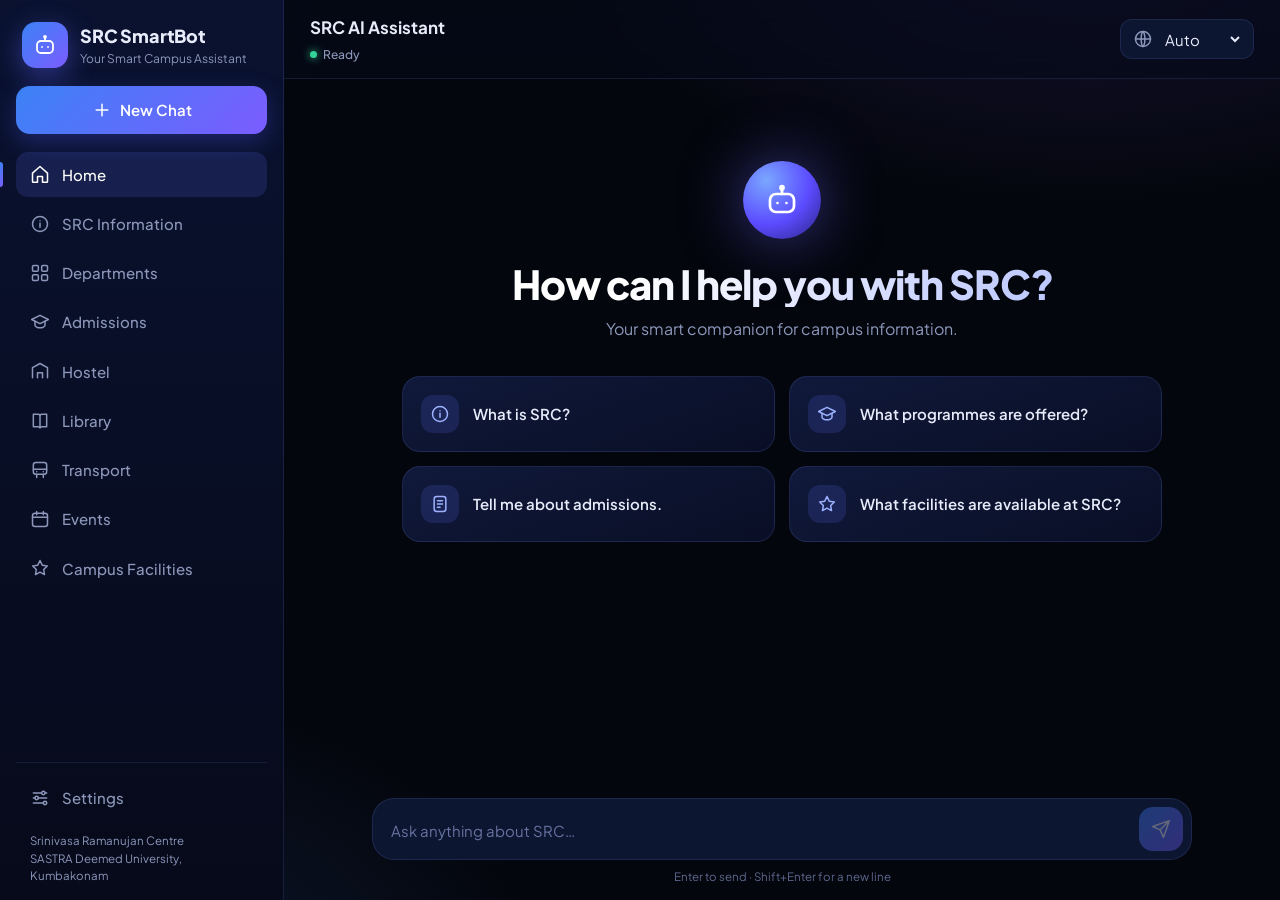
==== frontend/index.html @ bc4171bf "Initial SRC SmartBot project upload" ====
<!DOCTYPE html>
<html lang="en">
<head>
<meta charset="UTF-8">
<meta name="viewport" content="width=device-width, initial-scale=1, viewport-fit=cover">
<meta name="theme-color" content="#05070f">
<title>SRC SmartBot — Your Smart Campus Assistant</title>
<link rel="stylesheet" href="style.css">
</head>
<body>

<div class="app">

  <!-- ============ SIDEBAR ============ -->
  <aside class="sidebar" id="sidebar" aria-label="Main navigation">
    <div class="brand">
      <div class="logo">
        <svg class="ico" viewBox="0 0 24 24"><rect x="4" y="8" width="16" height="12" rx="4"/><path d="M12 8V5M9 14h.01M15 14h.01"/><circle cx="12" cy="3.8" r="1"/></svg>
      </div>
      <div class="brand-text">
        <h1>SRC SmartBot</h1>
        <p>Your Smart Campus Assistant</p>
      </div>
    </div>

    <button class="new-chat" id="newChatBtn" type="button">
      <svg class="ico" viewBox="0 0 24 24"><path d="M12 5v14M5 12h14"/></svg>
      New Chat
    </button>

    <nav class="nav" id="nav">
      <button class="nav-item active" type="button" data-section="home">
        <svg class="ico" viewBox="0 0 24 24"><path d="M3 11l9-8 9 8v10a1 1 0 0 1-1 1h-5v-7H9v7H4a1 1 0 0 1-1-1z"/></svg>Home
      </button>
      <button class="nav-item" type="button" data-section="info" data-query="Tell me about SRC, Srinivasa Ramanujan Centre.">
        <svg class="ico" viewBox="0 0 24 24"><circle cx="12" cy="12" r="9"/><path d="M12 16v-5M12 8h.01"/></svg>SRC Information
      </button>
      <button class="nav-item" type="button" data-section="departments" data-query="What departments and programmes are available at SRC?">
        <svg class="ico" viewBox="0 0 24 24"><rect x="3" y="3" width="7" height="7" rx="1.5"/><rect x="14" y="3" width="7" height="7" rx="1.5"/><rect x="3" y="14" width="7" height="7" rx="1.5"/><rect x="14" y="14" width="7" height="7" rx="1.5"/></svg>Departments
      </button>
      <button class="nav-item" type="button" data-section="admissions" data-query="Tell me about admissions at SRC.">
        <svg class="ico" viewBox="0 0 24 24"><path d="M22 9 12 4 2 9l10 5 10-5z"/><path d="M6 11.5V16c0 1.5 3 3 6 3s6-1.5 6-3v-4.5"/></svg>Admissions
      </button>
      <button class="nav-item" type="button" data-section="hostel" data-query="Tell me about the hostel facilities at SRC.">
        <svg class="ico" viewBox="0 0 24 24"><path d="M3 20V8l9-5 9 5v12M9 20v-6h6v6"/></svg>Hostel
      </button>
      <button class="nav-item" type="button" data-section="library" data-query="Tell me about the library at SRC.">
        <svg class="ico" viewBox="0 0 24 24"><path d="M4 4h6a3 3 0 0 1 2 1 3 3 0 0 1 2-1h6v15h-6a3 3 0 0 0-2 1 3 3 0 0 0-2-1H4z"/><path d="M12 5v15"/></svg>Library
      </button>
      <button class="nav-item" type="button" data-section="transport" data-query="What transport facilities are available at SRC?">
        <svg class="ico" viewBox="0 0 24 24"><rect x="4" y="3" width="16" height="14" rx="3"/><path d="M4 11h16M8 21v-4M16 21v-4M8 14h.01M16 14h.01"/></svg>Transport
      </button>
      <button class="nav-item" type="button" data-section="events" data-query="What events and activities are held at SRC?">
        <svg class="ico" viewBox="0 0 24 24"><rect x="3" y="5" width="18" height="16" rx="3"/><path d="M8 3v4M16 3v4M3 10h18"/></svg>Events
      </button>
      <button class="nav-item" type="button" data-section="facilities" data-query="What facilities are available at SRC?">
        <svg class="ico" viewBox="0 0 24 24"><path d="M12 3l2.7 5.6 6.1.9-4.4 4.3 1 6.1L12 17l-5.4 2.9 1-6.1L3.2 9.5l6.1-.9z"/></svg>Campus Facilities
      </button>
    </nav>

    <div class="sidebar-foot">
      <button class="nav-item" type="button" id="settingsBtn" data-section="settings">
        <svg class="ico" viewBox="0 0 24 24"><path d="M4 6h10M18 6h2M4 12h2M10 12h10M4 18h12M20 18h0"/><circle cx="16" cy="6" r="2"/><circle cx="8" cy="12" r="2"/><circle cx="18" cy="18" r="2"/></svg>Settings
      </button>
      <p class="campus">Srinivasa Ramanujan Centre<br>SASTRA Deemed University, Kumbakonam</p>
    </div>
  </aside>

  <div class="overlay" id="overlay"></div>

  <!-- ============ MAIN ============ -->
  <main class="main">
    <header class="topbar">
      <button class="icon-btn menu-btn" id="menuBtn" type="button" aria-label="Open menu" aria-expanded="false">
        <svg class="ico" viewBox="0 0 24 24"><path d="M4 7h16M4 12h16M4 17h16"/></svg>
      </button>
      <div class="top-title">
        <h2>SRC AI Assistant</h2>
        <span class="status" id="status"><i></i><b id="statusText">Ready</b></span>
      </div>
      <label class="lang" for="languageSelect">
        <svg class="ico" viewBox="0 0 24 24"><circle cx="12" cy="12" r="9"/><path d="M3 12h18M12 3c3 3 3 15 0 18M12 3c-3 3-3 15 0 18"/></svg>
        <select id="languageSelect" aria-label="Language">
          <option value="Auto">Auto</option>
          <option value="English">English</option>
          <option value="Tamil">Tamil</option>
          <option value="Telugu">Telugu</option>
          <option value="Tanglish">Tanglish</option>
        </select>
      </label>
    </header>

    <section class="chat" id="chatArea" aria-live="polite">
      <div class="welcome" id="welcome">
        <div class="orb"><svg class="ico" viewBox="0 0 24 24"><rect x="4" y="8" width="16" height="12" rx="4"/><path d="M12 8V5M9 14h.01M15 14h.01"/><circle cx="12" cy="3.8" r="1"/></svg></div>
        <h2>How can I help you with SRC?</h2>
        <p>Your smart companion for campus information.</p>
        <div class="cards">
          <button class="card" type="button" data-query="What is SRC?"><svg class="ico" viewBox="0 0 24 24"><circle cx="12" cy="12" r="9"/><path d="M12 16v-5M12 8h.01"/></svg><span>What is SRC?</span></button>
          <button class="card" type="button" data-query="What programmes are offered?"><svg class="ico" viewBox="0 0 24 24"><path d="M22 9 12 4 2 9l10 5 10-5z"/><path d="M6 11.5V16c0 1.5 3 3 6 3s6-1.5 6-3v-4.5"/></svg><span>What programmes are offered?</span></button>
          <button class="card" type="button" data-query="Tell me about admissions."><svg class="ico" viewBox="0 0 24 24"><rect x="5" y="3" width="14" height="18" rx="3"/><path d="M9 8h6M9 12h6M9 16h3"/></svg><span>Tell me about admissions.</span></button>
          <button class="card" type="button" data-query="What facilities are available at SRC?"><svg class="ico" viewBox="0 0 24 24"><path d="M12 3l2.7 5.6 6.1.9-4.4 4.3 1 6.1L12 17l-5.4 2.9 1-6.1L3.2 9.5l6.1-.9z"/></svg><span>What facilities are available at SRC?</span></button>
        </div>
      </div>

      <div class="messages" id="messages"></div>

      <div class="msg bot typing" id="typing" hidden>
        <div class="avatar"><svg class="ico" viewBox="0 0 24 24"><rect x="4" y="8" width="16" height="12" rx="4"/><path d="M12 8V5M9 14h.01M15 14h.01"/></svg></div>
        <div class="bubble"><span></span><span></span><span></span></div>
      </div>
    </section>

    <footer class="composer">
      <form class="input-wrap" id="chatForm" autocomplete="off">
        <textarea id="userInput" rows="1" maxlength="2000" placeholder="Ask anything about SRC…" aria-label="Message"></textarea>
        <button class="send" id="sendBtn" type="submit" aria-label="Send message" disabled>
          <svg class="ico" viewBox="0 0 24 24"><path d="M22 2 11 13M22 2l-7 20-4-9-9-4z"/></svg>
        </button>
      </form>
      <p class="hint">Enter to send · Shift+Enter for a new line</p>
    </footer>
  </main>
</div>

<!-- ============ SETTINGS ============ -->
<div class="modal" id="settingsModal" hidden>
  <div class="modal-box" role="dialog" aria-modal="true" aria-labelledby="settingsTitle">
    <h3 id="settingsTitle">Settings</h3>
    <label for="backendUrl">Backend chat URL</label>
    <input type="url" id="backendUrl" placeholder="http://127.0.0.1:5000/chat">
    <div class="modal-actions">
      <button type="button" class="btn ghost" id="clearChatBtn">Clear conversation</button>
      <button type="button" class="btn ghost" id="resetUrlBtn">Reset URL</button>
      <button type="button" class="btn primary" id="saveSettingsBtn">Save</button>
    </div>
  </div>
</div>

<script src="script.js"></script>
</body>
</html>
---- frontend/style.css ----
@import url('https://fonts.googleapis.com/css2?family=Plus+Jakarta+Sans:wght@400;500;600;700;800&display=swap');

:root{
  --bg:#04060d; --navy:#0a1128; --panel:#0d1631; --line:rgba(130,150,255,.14);
  --text:#e7ebfa; --muted:#8c97ba; --blue:#3b82f6; --violet:#7c5cff;
  --grad:linear-gradient(135deg,#3b82f6 0%,#7c5cff 100%);
  --r:18px; --side:284px;
}
*{box-sizing:border-box;margin:0;padding:0}
html,body{height:100%}
body{
  font-family:'Plus Jakarta Sans',system-ui,-apple-system,'Segoe UI',sans-serif;
  background:var(--bg); color:var(--text); font-size:15px; line-height:1.55;
  -webkit-font-smoothing:antialiased; overflow:hidden;
}
button,input,select,textarea{font:inherit;color:inherit}
button{cursor:pointer;background:none;border:0}
[hidden]{display:none!important}
:focus-visible{outline:2px solid var(--blue);outline-offset:2px}
.ico{width:20px;height:20px;fill:none;stroke:currentColor;stroke-width:1.8;stroke-linecap:round;stroke-linejoin:round;flex:none}

.app{
  display:grid; grid-template-columns:var(--side) 1fr; height:100vh; height:100dvh;
  background:
    radial-gradient(900px 500px at 85% -10%,rgba(124,92,255,.16),transparent 60%),
    radial-gradient(700px 500px at 10% 110%,rgba(59,130,246,.14),transparent 60%),
    var(--bg);
}

/* ---------- Sidebar ---------- */
.sidebar{
  display:flex; flex-direction:column; gap:18px; padding:22px 16px 16px;
  background:linear-gradient(180deg,#0a1230 0%,#060a1a 100%);
  border-right:1px solid var(--line); overflow-y:auto; z-index:30;
}
.brand{display:flex;align-items:center;gap:12px;padding:0 6px}
.logo{
  width:46px;height:46px;border-radius:14px;display:grid;place-items:center;background:var(--grad);
  box-shadow:0 8px 28px rgba(96,100,255,.45); animation:glow 4s ease-in-out infinite;
}
.logo .ico{width:24px;height:24px;color:#fff}
.brand h1{font-size:18px;font-weight:800;letter-spacing:-.01em}
.brand p{font-size:12px;color:var(--muted)}
@keyframes glow{50%{box-shadow:0 8px 40px rgba(124,92,255,.7)}}

.new-chat{
  display:flex;align-items:center;justify-content:center;gap:8px;padding:12px;border-radius:14px;
  font-weight:600;background:var(--grad);color:#fff;box-shadow:0 8px 24px rgba(80,90,255,.3);
  transition:transform .2s,box-shadow .2s;
}
.new-chat:hover{transform:translateY(-1px);box-shadow:0 12px 30px rgba(80,90,255,.45)}
.new-chat:active{transform:scale(.98)}

.nav{display:flex;flex-direction:column;gap:4px;flex:1}
.nav-item{
  display:flex;align-items:center;gap:12px;width:100%;padding:11px 14px;border-radius:12px;
  color:var(--muted);font-weight:500;text-align:left;transition:background .2s,color .2s;position:relative;
}
.nav-item:hover{background:rgba(110,130,255,.09);color:var(--text)}
.nav-item.active{background:rgba(96,110,255,.16);color:#fff}
.nav-item.active::before{
  content:"";position:absolute;left:-16px;top:10px;bottom:10px;width:3px;border-radius:0 3px 3px 0;background:var(--grad);
}
.sidebar-foot{border-top:1px solid var(--line);padding-top:12px}
.campus{font-size:11.5px;color:var(--muted);padding:12px 14px 0;line-height:1.5}

/* ---------- Main ---------- */
.main{display:flex;flex-direction:column;min-width:0;height:100vh;height:100dvh}
.topbar{
  display:flex;align-items:center;gap:14px;padding:14px 26px;border-bottom:1px solid var(--line);
  background:rgba(6,10,26,.6);backdrop-filter:blur(14px);
}
.top-title{flex:1;min-width:0}
.top-title h2{font-size:17px;font-weight:700}
.status{display:inline-flex;align-items:center;gap:6px;font-size:12px;color:var(--muted)}
.status i{width:7px;height:7px;border-radius:50%;background:#34d399;box-shadow:0 0 8px #34d399}
.status.err i{background:#f87171;box-shadow:0 0 8px #f87171}
.status.busy i{background:#fbbf24;box-shadow:0 0 8px #fbbf24}
.status b{font-weight:500}
.icon-btn{width:40px;height:40px;border-radius:12px;display:none;place-items:center;border:1px solid var(--line);background:var(--panel)}
.lang{
  display:flex;align-items:center;gap:8px;padding:0 10px 0 12px;height:40px;border-radius:12px;
  background:var(--panel);border:1px solid var(--line);color:var(--muted);
}
.lang select{background:transparent;border:0;outline:0;cursor:pointer;color:var(--text);padding-right:4px}
.lang select option{background:#0d1631}

/* ---------- Chat ---------- */
.chat{flex:1;overflow-y:auto;padding:28px 26px 12px;scroll-behavior:smooth}
.welcome{max-width:760px;margin:6vh auto 0;text-align:center}
.orb{
  width:78px;height:78px;margin:0 auto 22px;border-radius:50%;display:grid;place-items:center;
  background:radial-gradient(circle at 30% 25%,#7aa7ff,#5b4bff 55%,#2a2380);
  box-shadow:0 0 60px rgba(110,100,255,.5);animation:float 5s ease-in-out infinite;
}
.orb .ico{width:36px;height:36px;color:#fff}
@keyframes float{50%{transform:translateY(-8px)}}
.welcome h2{font-size:clamp(26px,4.2vw,40px);font-weight:800;letter-spacing:-.025em;line-height:1.15;
  background:linear-gradient(120deg,#fff 30%,#a9b8ff);-webkit-background-clip:text;background-clip:text;color:transparent}
.welcome p{color:var(--muted);margin-top:10px;font-size:16px}
.cards{display:grid;grid-template-columns:repeat(2,1fr);gap:14px;margin-top:34px;text-align:left}
.card{
  display:flex;align-items:center;gap:14px;padding:18px;border-radius:var(--r);
  background:linear-gradient(160deg,rgba(18,28,64,.9),rgba(10,16,40,.9));border:1px solid var(--line);
  font-weight:600;transition:transform .2s,border-color .2s,box-shadow .2s;
}
.card .ico{width:38px;height:38px;padding:9px;border-radius:12px;background:rgba(96,110,255,.16);color:#9db2ff}
.card:hover{transform:translateY(-3px);border-color:rgba(124,140,255,.5);box-shadow:0 14px 34px rgba(60,70,200,.25)}

.messages{max-width:820px;margin:0 auto;display:flex;flex-direction:column;gap:18px}
.msg{display:flex;gap:12px;max-width:820px;margin:0 auto;width:100%;animation:in .35s ease both}
@keyframes in{from{opacity:0;transform:translateY(10px)}}
.avatar{width:36px;height:36px;border-radius:12px;display:grid;place-items:center;background:var(--grad);color:#fff;flex:none}
.avatar .ico{width:19px;height:19px}
.col{display:flex;flex-direction:column;min-width:0;max-width:calc(100% - 50px)}
.bubble{padding:13px 17px;border-radius:18px;word-wrap:break-word;overflow-wrap:anywhere}
.msg.bot .bubble{background:var(--panel);border:1px solid var(--line);border-top-left-radius:6px}
.msg.user{flex-direction:row-reverse}
.msg.user .col{align-items:flex-end}
.msg.user .bubble{background:var(--grad);color:#fff;border-top-right-radius:6px;box-shadow:0 8px 24px rgba(80,90,255,.25);white-space:pre-wrap}
.msg.error .bubble{background:rgba(248,113,113,.08);border-color:rgba(248,113,113,.4)}
.bubble p+p,.bubble ul+p,.bubble p+ul{margin-top:9px}
.bubble ul{padding-left:20px}
.bubble code{background:rgba(255,255,255,.08);padding:1px 6px;border-radius:6px;font-size:.92em}
.time{font-size:11px;color:var(--muted);margin-top:5px;padding:0 4px}
.retry{margin-top:10px;padding:7px 14px;border-radius:10px;border:1px solid rgba(248,113,113,.5);color:#fca5a5;font-weight:600;font-size:13px}
.retry:hover{background:rgba(248,113,113,.12)}

.typing{max-width:820px;margin:18px auto 0}
.typing .bubble{display:flex;gap:5px;align-items:center;background:var(--panel);border:1px solid var(--line);border-top-left-radius:6px;padding:17px 18px}
.typing .bubble span{width:7px;height:7px;border-radius:50%;background:#8aa0ff;animation:dot 1.2s infinite ease-in-out}
.typing .bubble span:nth-child(2){animation-delay:.15s}
.typing .bubble span:nth-child(3){animation-delay:.3s}
@keyframes dot{0%,60%,100%{transform:translateY(0);opacity:.4}30%{transform:translateY(-6px);opacity:1}}

/* ---------- Composer ---------- */
.composer{padding:10px 26px calc(14px + env(safe-area-inset-bottom));}
.input-wrap{
  max-width:820px;margin:0 auto;display:flex;align-items:flex-end;gap:10px;padding:8px 8px 8px 18px;
  background:var(--panel);border:1px solid var(--line);border-radius:22px;transition:border-color .2s,box-shadow .2s;
}
.input-wrap:focus-within{border-color:rgba(124,140,255,.6);box-shadow:0 0 0 4px rgba(96,110,255,.14)}
textarea{
  flex:1;resize:none;background:transparent;border:0;outline:0;max-height:150px;padding:9px 0;line-height:1.5;
}
textarea::placeholder{color:#6772a0}
.send{
  width:44px;height:44px;border-radius:14px;display:grid;place-items:center;background:var(--grad);color:#fff;
  flex:none;transition:transform .2s,opacity .2s,box-shadow .2s;box-shadow:0 6px 18px rgba(80,90,255,.4);
}
.send:hover:not(:disabled){transform:scale(1.06)}
.send:disabled{opacity:.35;cursor:not-allowed;box-shadow:none}
.hint{max-width:820px;margin:8px auto 0;text-align:center;font-size:11.5px;color:#5d688f}

/* ---------- Settings modal ---------- */
.modal{position:fixed;inset:0;z-index:60;display:grid;place-items:center;padding:20px;background:rgba(2,4,12,.7);backdrop-filter:blur(6px)}
.modal-box{width:100%;max-width:440px;padding:26px;border-radius:22px;background:#0b1330;border:1px solid var(--line);animation:in .25s ease both}
.modal-box h3{font-size:20px;margin-bottom:18px}
.modal-box label{font-size:13px;color:var(--muted)}
.modal-box input{width:100%;margin-top:6px;padding:12px 14px;border-radius:12px;background:var(--bg);border:1px solid var(--line);outline:0}
.modal-box input:focus{border-color:var(--blue)}
.modal-actions{display:flex;flex-wrap:wrap;gap:10px;margin-top:20px}
.btn{padding:10px 16px;border-radius:12px;font-weight:600;font-size:14px}
.btn.ghost{border:1px solid var(--line);color:var(--muted)}
.btn.ghost:hover{color:var(--text);background:rgba(110,130,255,.09)}
.btn.primary{background:var(--grad);color:#fff;margin-left:auto}

.overlay{display:none}
::-webkit-scrollbar{width:8px}
::-webkit-scrollbar-thumb{background:rgba(130,150,255,.2);border-radius:8px}

/* ---------- Responsive ---------- */
@media (max-width:900px){
  .app{grid-template-columns:1fr}
  .sidebar{
    position:fixed;inset:0 auto 0 0;width:min(300px,86vw);transform:translateX(-102%);
    transition:transform .3s ease;box-shadow:24px 0 60px rgba(0,0,0,.6);
  }
  .sidebar.open{transform:none}
  .overlay{position:fixed;inset:0;z-index:20;background:rgba(2,4,12,.65);backdrop-filter:blur(3px);opacity:0;pointer-events:none;transition:opacity .3s;display:block}
  .overlay.show{opacity:1;pointer-events:auto}
  .icon-btn{display:grid}
  .topbar,.chat,.composer{padding-left:16px;padding-right:16px}
}
@media (max-width:560px){
  .cards{grid-template-columns:1fr;gap:10px;margin-top:24px}
  .card{padding:14px}
  .welcome{margin-top:3vh}
  .hint{display:none}
  .col{max-width:calc(100% - 46px)}
  .top-title h2{font-size:15px}
}
@media (prefers-reduced-motion:reduce){*{animation:none!important;transition:none!important;scroll-behavior:auto!important}}
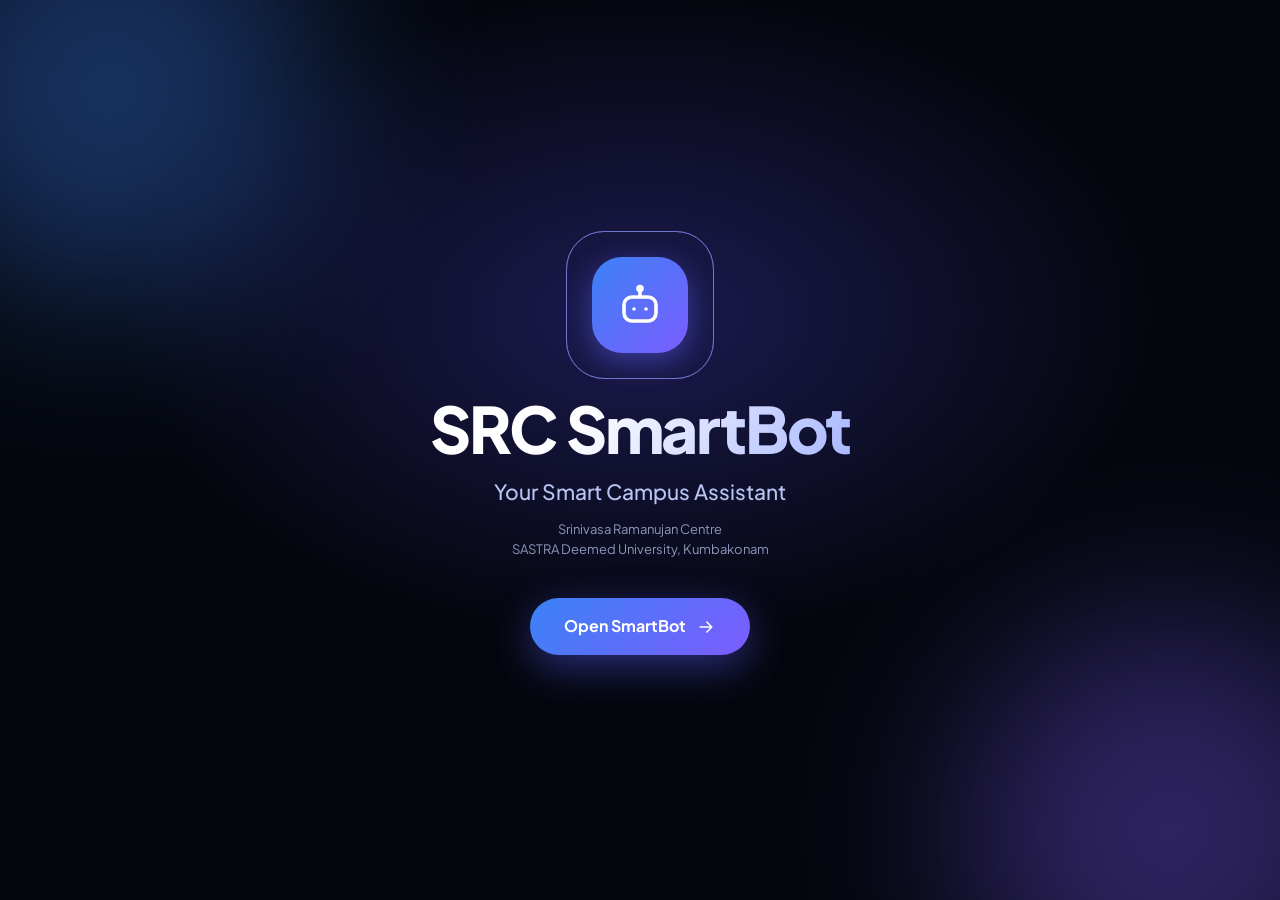
==== commit 956b98aa: "Complete merge" ====
--- a/frontend/index.html
+++ b/frontend/index.html
@@ -9,7 +9,21 @@
 </head>
 <body>
 
-<div class="app">
+<!-- ============ LANDING ============ -->
+<section class="landing" id="landing">
+  <div class="blob b1"></div><div class="blob b2"></div>
+  <div class="land-inner">
+    <div class="land-logo"><span class="ring"></span><span class="ring r2"></span>
+      <div class="logo big"><svg class="ico" viewBox="0 0 24 24"><rect x="4" y="8" width="16" height="12" rx="4"/><path d="M12 8V5M9 14h.01M15 14h.01"/><circle cx="12" cy="3.8" r="1"/></svg></div>
+    </div>
+    <h1>SRC SmartBot</h1>
+    <p class="land-tag">Your Smart Campus Assistant</p>
+    <p class="land-sub">Srinivasa Ramanujan Centre<br>SASTRA Deemed University, Kumbakonam</p>
+    <button class="enter" id="enterBtn" type="button">Open SmartBot <svg class="ico" viewBox="0 0 24 24"><path d="M5 12h14M13 6l6 6-6 6"/></svg></button>
+  </div>
+</section>
+
+<div class="app" id="app" hidden>
 
   <!-- ============ SIDEBAR ============ -->
   <aside class="sidebar" id="sidebar" aria-label="Main navigation">
@@ -27,6 +41,11 @@
       <svg class="ico" viewBox="0 0 24 24"><path d="M12 5v14M5 12h14"/></svg>
       New Chat
     </button>
+
+    <div class="tabs" role="tablist">
+      <button class="tab active" type="button" role="tab" data-tab="menu">Menu</button>
+      <button class="tab" type="button" role="tab" data-tab="history">History</button>
+    </div>
 
     <nav class="nav" id="nav">
       <button class="nav-item active" type="button" data-section="home">
@@ -58,7 +77,16 @@
       </button>
     </nav>
 
+    <div class="history" id="historyPanel" hidden>
+      <div class="hist-list" id="historyList"></div>
+      <p class="hist-empty" id="historyEmpty">No chats yet. Start a new chat and it will appear here.</p>
+    </div>
+
     <div class="sidebar-foot">
+      <button class="user-chip" id="userChip" type="button">
+        <span class="av" id="userAvatar">G</span>
+        <span class="who"><b id="userName">Guest</b><small id="userSub">Log in to save your name</small></span>
+      </button>
       <button class="nav-item" type="button" id="settingsBtn" data-section="settings">
         <svg class="ico" viewBox="0 0 24 24"><path d="M4 6h10M18 6h2M4 12h2M10 12h10M4 18h12M20 18h0"/><circle cx="16" cy="6" r="2"/><circle cx="8" cy="12" r="2"/><circle cx="18" cy="18" r="2"/></svg>Settings
       </button>
@@ -127,6 +155,11 @@
 <div class="modal" id="settingsModal" hidden>
   <div class="modal-box" role="dialog" aria-modal="true" aria-labelledby="settingsTitle">
     <h3 id="settingsTitle">Settings</h3>
+    <div class="account">
+      <div><b id="accountName">Guest</b><span id="accountSub">Not logged in</span></div>
+      <button class="btn primary" id="loginOpenBtn" type="button">Log in</button>
+      <button class="btn ghost" id="logoutBtn" type="button" hidden>Log out</button>
+    </div>
     <label for="backendUrl">Backend chat URL</label>
     <input type="url" id="backendUrl" placeholder="http://127.0.0.1:5000/chat">
     <div class="modal-actions">
@@ -137,6 +170,21 @@
   </div>
 </div>
 
+<!-- ============ LOGIN ============ -->
+<div class="modal" id="loginModal" hidden>
+  <div class="modal-box" role="dialog" aria-modal="true" aria-labelledby="loginTitle">
+    <h3 id="loginTitle">Log in</h3>
+    <p class="modal-sub">Your name and chat history are saved on this device.</p>
+    <div class="field"><label for="loginName">Name</label><input id="loginName" type="text" maxlength="40" placeholder="Your name"></div>
+    <div class="field"><label for="loginEmail">Email</label><input id="loginEmail" type="email" placeholder="you@example.com"></div>
+    <p class="form-err" id="loginError" role="alert"></p>
+    <div class="modal-actions">
+      <button class="btn ghost" id="loginCancel" type="button">Cancel</button>
+      <button class="btn primary" id="loginSubmit" type="button">Log in</button>
+    </div>
+  </div>
+</div>
+
 <script src="script.js"></script>
 </body>
 </html>
--- a/frontend/style.css
+++ b/frontend/style.css
@@ -191,3 +191,61 @@
   .top-title h2{font-size:15px}
 }
 @media (prefers-reduced-motion:reduce){*{animation:none!important;transition:none!important;scroll-behavior:auto!important}}
+
+/* ---------- Landing ---------- */
+.landing{position:fixed;inset:0;z-index:100;display:grid;place-items:center;padding:24px;text-align:center;overflow:hidden;
+  background:radial-gradient(800px 500px at 50% 35%,rgba(90,80,255,.28),transparent 65%),var(--bg);
+  transition:opacity .7s ease,transform .7s ease}
+.landing.leave{opacity:0;transform:scale(1.06);pointer-events:none}
+.blob{position:absolute;width:420px;height:420px;border-radius:50%;filter:blur(90px);opacity:.35}
+.b1{background:#3b82f6;top:-120px;left:-100px}
+.b2{background:#7c5cff;bottom:-140px;right:-100px}
+.land-inner{position:relative;max-width:560px;animation:rise .9s ease both}
+@keyframes rise{from{opacity:0;transform:translateY(24px)}}
+.land-logo{position:relative;width:120px;height:120px;margin:0 auto 30px;display:grid;place-items:center}
+.logo.big{width:96px;height:96px;border-radius:30px}
+.logo.big .ico{width:48px;height:48px}
+.ring{position:absolute;inset:-14px;border-radius:38px;border:1px solid rgba(140,150,255,.5);animation:ping 3s ease-out infinite}
+.ring.r2{animation-delay:1.5s}
+@keyframes ping{from{transform:scale(.85);opacity:.9}to{transform:scale(1.5);opacity:0}}
+.landing h1{font-size:clamp(38px,8vw,64px);font-weight:800;letter-spacing:-.035em;line-height:1.05;
+  background:linear-gradient(120deg,#fff 35%,#a9b8ff);-webkit-background-clip:text;background-clip:text;color:transparent}
+.land-tag{margin-top:14px;font-size:clamp(17px,3vw,21px);color:#b9c4f5;font-weight:500}
+.land-sub{margin-top:10px;font-size:13px;color:var(--muted);line-height:1.6}
+.enter{margin-top:38px;display:inline-flex;align-items:center;gap:10px;padding:16px 34px;border-radius:999px;
+  font-weight:700;font-size:16px;color:#fff;background:var(--grad);box-shadow:0 12px 40px rgba(90,90,255,.45);
+  transition:transform .2s,box-shadow .2s}
+.enter:hover{transform:translateY(-2px);box-shadow:0 18px 50px rgba(90,90,255,.6)}
+.enter .ico{transition:transform .2s}
+.enter:hover .ico{transform:translateX(4px)}
+
+/* ---------- Sidebar tabs, history, user ---------- */
+.tabs{display:grid;grid-template-columns:1fr 1fr;gap:4px;padding:4px;border-radius:14px;background:rgba(255,255,255,.04);border:1px solid var(--line)}
+.tab{padding:8px;border-radius:10px;font-weight:600;font-size:13.5px;color:var(--muted);transition:background .2s,color .2s}
+.tab.active{background:rgba(96,110,255,.22);color:#fff}
+.history{flex:1;display:flex;flex-direction:column;min-height:0}
+.hist-list{display:flex;flex-direction:column;gap:4px}
+.hist-item{display:flex;align-items:center;border-radius:12px;transition:background .2s}
+.hist-item:hover{background:rgba(110,130,255,.09)}
+.hist-item.active{background:rgba(96,110,255,.16)}
+.hist-open{flex:1;min-width:0;padding:10px 12px;text-align:left;font-size:14px;white-space:nowrap;overflow:hidden;text-overflow:ellipsis}
+.hist-del{width:30px;height:30px;margin-right:6px;border-radius:8px;color:var(--muted);opacity:0;transition:opacity .2s,background .2s}
+.hist-item:hover .hist-del,.hist-del:focus-visible{opacity:1}
+.hist-del:hover{color:#f87171;background:rgba(248,113,113,.12)}
+@media (hover:none){.hist-del{opacity:1}}
+.hist-empty{padding:18px 12px;color:var(--muted);font-size:13px;text-align:center}
+.user-chip{display:flex;align-items:center;gap:11px;width:100%;padding:10px;margin-bottom:6px;border-radius:14px;
+  background:rgba(255,255,255,.04);border:1px solid var(--line);text-align:left;transition:border-color .2s}
+.user-chip:hover{border-color:rgba(124,140,255,.45)}
+.user-chip .av{width:36px;height:36px;border-radius:50%;display:grid;place-items:center;background:var(--grad);font-weight:700;color:#fff;flex:none}
+.user-chip .who{display:flex;flex-direction:column;min-width:0}
+.user-chip b{font-size:14px;font-weight:600;white-space:nowrap;overflow:hidden;text-overflow:ellipsis}
+.user-chip small{font-size:11.5px;color:var(--muted);white-space:nowrap;overflow:hidden;text-overflow:ellipsis}
+
+/* ---------- Account + login ---------- */
+.account{display:flex;align-items:center;gap:12px;padding:14px;margin-bottom:20px;border-radius:14px;background:var(--bg);border:1px solid var(--line)}
+.account div{flex:1;min-width:0;display:flex;flex-direction:column}
+.account span{font-size:12px;color:var(--muted);overflow:hidden;text-overflow:ellipsis}
+.modal-sub{color:var(--muted);font-size:13.5px;margin:-8px 0 6px}
+.field{margin-top:14px}
+.form-err{color:#fca5a5;font-size:13px;min-height:18px;margin-top:10px}
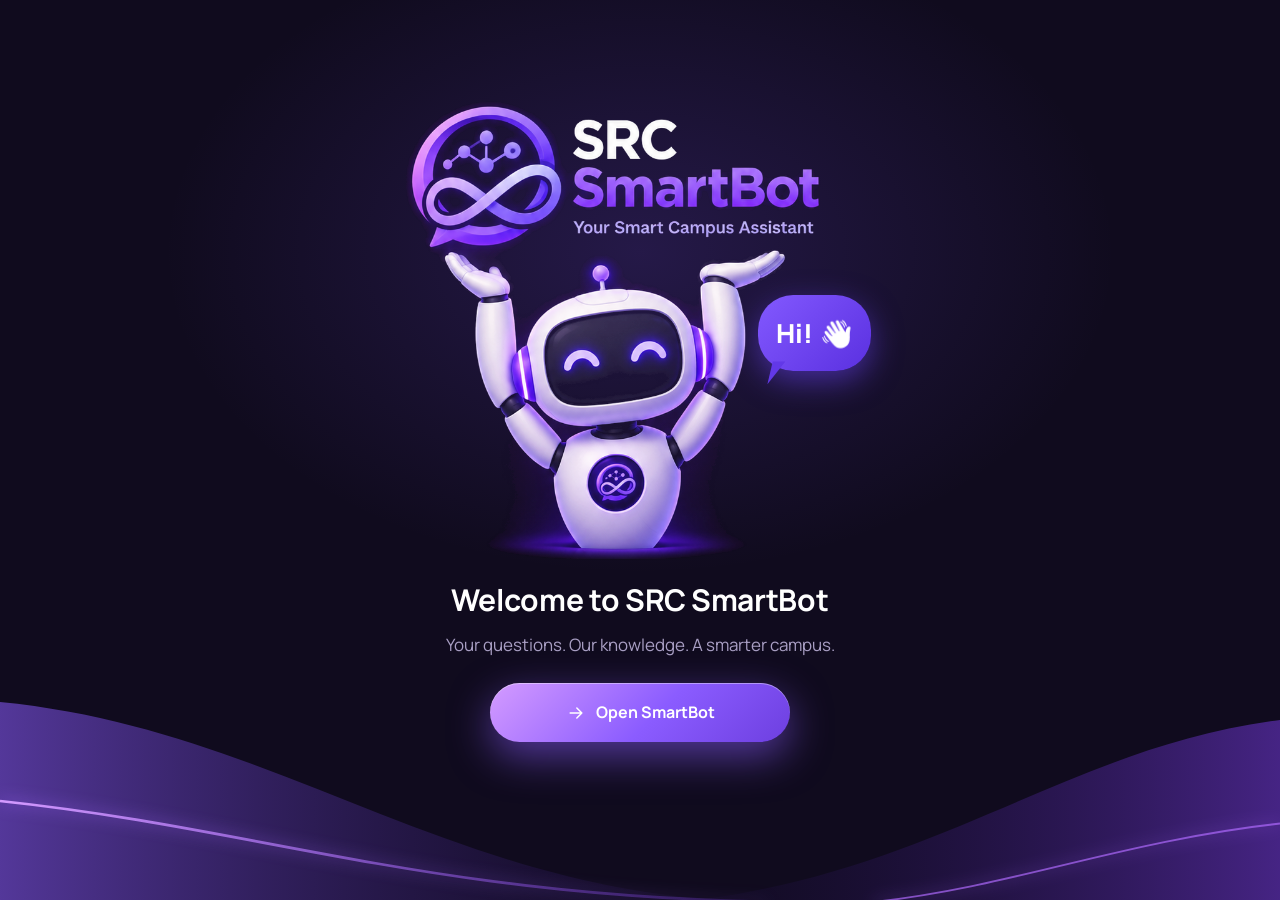
==== commit b128f61e: "Update SRC SmartBot frontend" ====
--- a/frontend/index.html
+++ b/frontend/index.html
@@ -3,23 +3,37 @@
 <head>
 <meta charset="UTF-8">
 <meta name="viewport" content="width=device-width, initial-scale=1, viewport-fit=cover">
-<meta name="theme-color" content="#05070f">
+<meta name="theme-color" content="#120E1E">
 <title>SRC SmartBot — Your Smart Campus Assistant</title>
+<link rel="icon" href="logo-icon.png">
 <link rel="stylesheet" href="style.css">
 </head>
 <body>
 
 <!-- ============ LANDING ============ -->
 <section class="landing" id="landing">
-  <div class="blob b1"></div><div class="blob b2"></div>
+  <svg class="waves" viewBox="0 0 1200 260" preserveAspectRatio="none" aria-hidden="true">
+    <defs>
+      <linearGradient id="wv1" x1="0" y1="0" x2="1" y2="0"><stop offset="0" stop-color="#8B5CFF" stop-opacity=".55"/><stop offset="1" stop-color="#2a1262" stop-opacity=".05"/></linearGradient>
+      <linearGradient id="wv2" x1="1" y1="0" x2="0" y2="0"><stop offset="0" stop-color="#7b3dea" stop-opacity=".5"/><stop offset="1" stop-color="#2a1262" stop-opacity=".05"/></linearGradient>
+      <linearGradient id="wl1" x1="0" y1="0" x2="1" y2="0"><stop offset="0" stop-color="#d49bff"/><stop offset="1" stop-color="#7b3dea" stop-opacity=".2"/></linearGradient>
+    </defs>
+    <path class="w1" d="M0 40C260 70 420 250 700 262L0 262Z" fill="url(#wv1)"/>
+    <path class="w2" d="M1200 60C1000 90 880 230 640 262L1200 262Z" fill="url(#wv2)"/>
+    <path class="wl" d="M0 150C240 180 400 255 720 262" fill="none" stroke="url(#wl1)" stroke-width="3"/>
+    <path class="wl" d="M1200 175C1050 195 950 245 820 262" fill="none" stroke="#b06bff" stroke-width="2" opacity=".7"/>
+  </svg>
   <div class="land-inner">
-    <div class="land-logo"><span class="ring"></span><span class="ring r2"></span>
-      <div class="logo big"><svg class="ico" viewBox="0 0 24 24"><rect x="4" y="8" width="16" height="12" rx="4"/><path d="M12 8V5M9 14h.01M15 14h.01"/><circle cx="12" cy="3.8" r="1"/></svg></div>
-    </div>
-    <h1>SRC SmartBot</h1>
-    <p class="land-tag">Your Smart Campus Assistant</p>
-    <p class="land-sub">Srinivasa Ramanujan Centre<br>SASTRA Deemed University, Kumbakonam</p>
-    <button class="enter" id="enterBtn" type="button">Open SmartBot <svg class="ico" viewBox="0 0 24 24"><path d="M5 12h14M13 6l6 6-6 6"/></svg></button>
+    <h1 class="sr-only">SRC SmartBot</h1>
+    <div class="hero">
+      <img class="h-logo" src="hero-logo.png" alt="SRC SmartBot — Your Smart Campus Assistant">
+      <img class="h-bot" src="hero-robot.png" alt="" aria-hidden="true">
+      <svg class="sparks" viewBox="0 0 60 110" aria-hidden="true"><path d="M23 7L53 25"/><path d="M3 52L47 51"/><path d="M26 99L55 77"/></svg>
+      <div class="hi" aria-hidden="true">Hi! <span class="wv">👋</span></div>
+    </div>
+    <h2 class="wtitle">Welcome to SRC SmartBot</h2>
+    <p class="land-sub">Your questions. Our knowledge. A smarter campus.</p>
+    <button class="enter" id="enterBtn" type="button"><svg class="ico" viewBox="0 0 24 24"><path d="M5 12h14M13 6l6 6-6 6"/></svg> Open SmartBot</button>
   </div>
 </section>
 
@@ -28,9 +42,7 @@
   <!-- ============ SIDEBAR ============ -->
   <aside class="sidebar" id="sidebar" aria-label="Main navigation">
     <div class="brand">
-      <div class="logo">
-        <svg class="ico" viewBox="0 0 24 24"><rect x="4" y="8" width="16" height="12" rx="4"/><path d="M12 8V5M9 14h.01M15 14h.01"/><circle cx="12" cy="3.8" r="1"/></svg>
-      </div>
+      <div class="logo"><img src="logo-icon.png" alt="SRC SmartBot logo"></div>
       <div class="brand-text">
         <h1>SRC SmartBot</h1>
         <p>Your Smart Campus Assistant</p>
--- a/frontend/style.css
+++ b/frontend/style.css
@@ -1,251 +1,321 @@
-@import url('https://fonts.googleapis.com/css2?family=Plus+Jakarta+Sans:wght@400;500;600;700;800&display=swap');
-
+@import url('https://fonts.googleapis.com/css2?family=Manrope:wght@400;500;600;700;800&display=swap');
+
+/* SRC SmartBot — violet glass theme (UI only) */
 :root{
-  --bg:#04060d; --navy:#0a1128; --panel:#0d1631; --line:rgba(130,150,255,.14);
-  --text:#e7ebfa; --muted:#8c97ba; --blue:#3b82f6; --violet:#7c5cff;
-  --grad:linear-gradient(135deg,#3b82f6 0%,#7c5cff 100%);
-  --r:18px; --side:284px;
+  --bg:#120E1E; --panel:rgba(255,255,255,.055); --panel2:rgba(255,255,255,.09);
+  --line:rgba(205,180,255,.17); --text:#ffffff; --muted:#a99fc4;
+  --violet:#8B5CFF; --lav:#cdb4ff; --blue:#a679ff;
+  --grad:linear-gradient(135deg,#d49bff 0%,#8B5CFF 55%,#6d3fe0 100%);
+  --glass:linear-gradient(160deg,rgba(255,255,255,.10),rgba(255,255,255,.03));
+  --r:24px; --side:288px;
 }
 *{box-sizing:border-box;margin:0;padding:0}
 html,body{height:100%}
 body{
-  font-family:'Plus Jakarta Sans',system-ui,-apple-system,'Segoe UI',sans-serif;
+  font-family:'Manrope',system-ui,-apple-system,'Segoe UI',sans-serif;
   background:var(--bg); color:var(--text); font-size:15px; line-height:1.55;
   -webkit-font-smoothing:antialiased; overflow:hidden;
 }
 button,input,select,textarea{font:inherit;color:inherit}
 button{cursor:pointer;background:none;border:0}
 [hidden]{display:none!important}
-:focus-visible{outline:2px solid var(--blue);outline-offset:2px}
+:focus-visible{outline:2px solid var(--lav);outline-offset:2px}
 .ico{width:20px;height:20px;fill:none;stroke:currentColor;stroke-width:1.8;stroke-linecap:round;stroke-linejoin:round;flex:none}
 
 .app{
   display:grid; grid-template-columns:var(--side) 1fr; height:100vh; height:100dvh;
   background:
-    radial-gradient(900px 500px at 85% -10%,rgba(124,92,255,.16),transparent 60%),
-    radial-gradient(700px 500px at 10% 110%,rgba(59,130,246,.14),transparent 60%),
-    var(--bg);
+    radial-gradient(800px 520px at 88% 108%,rgba(166,121,255,.38),transparent 62%),
+    radial-gradient(700px 480px at 8% -8%,rgba(139,92,255,.42),transparent 60%),
+    linear-gradient(180deg,#1d1438,#120E1E);
 }
 
 /* ---------- Sidebar ---------- */
 .sidebar{
-  display:flex; flex-direction:column; gap:18px; padding:22px 16px 16px;
-  background:linear-gradient(180deg,#0a1230 0%,#060a1a 100%);
-  border-right:1px solid var(--line); overflow-y:auto; z-index:30;
+  display:flex; flex-direction:column; gap:16px; padding:22px 16px 16px; margin:14px 0 14px 14px;
+  border-radius:30px; border:1px solid var(--line); overflow-y:auto; z-index:30;
+  background:linear-gradient(180deg,rgba(70,36,140,.42),rgba(14,10,28,.72)); backdrop-filter:blur(18px);
 }
 .brand{display:flex;align-items:center;gap:12px;padding:0 6px}
 .logo{
-  width:46px;height:46px;border-radius:14px;display:grid;place-items:center;background:var(--grad);
-  box-shadow:0 8px 28px rgba(96,100,255,.45); animation:glow 4s ease-in-out infinite;
+  width:46px;height:46px;border-radius:16px;display:grid;place-items:center;background:var(--grad);
+  box-shadow:0 8px 28px rgba(139,92,255,.55); animation:glow 4s ease-in-out infinite;
 }
 .logo .ico{width:24px;height:24px;color:#fff}
-.brand h1{font-size:18px;font-weight:800;letter-spacing:-.01em}
+.brand h1{font-size:18px;font-weight:800;letter-spacing:-.015em}
 .brand p{font-size:12px;color:var(--muted)}
-@keyframes glow{50%{box-shadow:0 8px 40px rgba(124,92,255,.7)}}
+@keyframes glow{50%{box-shadow:0 8px 42px rgba(166,121,255,.8)}}
 
 .new-chat{
-  display:flex;align-items:center;justify-content:center;gap:8px;padding:12px;border-radius:14px;
-  font-weight:600;background:var(--grad);color:#fff;box-shadow:0 8px 24px rgba(80,90,255,.3);
+  display:flex;align-items:center;justify-content:center;gap:8px;padding:13px;border-radius:999px;
+  font-weight:700;background:var(--grad);color:#fff;box-shadow:0 10px 28px rgba(139,92,255,.4),inset 0 1px 0 rgba(255,255,255,.35);
   transition:transform .2s,box-shadow .2s;
 }
-.new-chat:hover{transform:translateY(-1px);box-shadow:0 12px 30px rgba(80,90,255,.45)}
+.new-chat:hover{transform:translateY(-1px);box-shadow:0 14px 34px rgba(139,92,255,.6),inset 0 1px 0 rgba(255,255,255,.35)}
 .new-chat:active{transform:scale(.98)}
+
+.tabs{display:grid;grid-template-columns:1fr 1fr;gap:4px;padding:4px;border-radius:999px;background:rgba(255,255,255,.05);border:1px solid var(--line)}
+.tab{padding:8px;border-radius:999px;font-weight:600;font-size:13.5px;color:var(--muted);transition:background .2s,color .2s}
+.tab.active{background:var(--grad);color:#fff;box-shadow:0 4px 14px rgba(139,92,255,.45)}
 
 .nav{display:flex;flex-direction:column;gap:4px;flex:1}
 .nav-item{
-  display:flex;align-items:center;gap:12px;width:100%;padding:11px 14px;border-radius:12px;
-  color:var(--muted);font-weight:500;text-align:left;transition:background .2s,color .2s;position:relative;
-}
-.nav-item:hover{background:rgba(110,130,255,.09);color:var(--text)}
-.nav-item.active{background:rgba(96,110,255,.16);color:#fff}
-.nav-item.active::before{
-  content:"";position:absolute;left:-16px;top:10px;bottom:10px;width:3px;border-radius:0 3px 3px 0;background:var(--grad);
-}
+  display:flex;align-items:center;gap:12px;width:100%;padding:11px 14px;border-radius:999px;
+  color:var(--muted);font-weight:600;text-align:left;transition:background .2s,color .2s;position:relative;
+}
+.nav-item:hover{background:rgba(205,180,255,.10);color:var(--text)}
+.nav-item.active{background:var(--grad);color:#fff;box-shadow:0 8px 22px rgba(139,92,255,.4),inset 0 1px 0 rgba(255,255,255,.3)}
 .sidebar-foot{border-top:1px solid var(--line);padding-top:12px}
 .campus{font-size:11.5px;color:var(--muted);padding:12px 14px 0;line-height:1.5}
 
+/* history */
+.history{flex:1;display:flex;flex-direction:column;min-height:0}
+.hist-list{display:flex;flex-direction:column;gap:4px}
+.hist-item{display:flex;align-items:center;border-radius:16px;transition:background .2s}
+.hist-item:hover{background:rgba(205,180,255,.10)}
+.hist-item.active{background:rgba(166,121,255,.22);box-shadow:inset 0 0 0 1px var(--line)}
+.hist-open{flex:1;min-width:0;padding:10px 12px;text-align:left;font-size:14px;white-space:nowrap;overflow:hidden;text-overflow:ellipsis}
+.hist-del{width:30px;height:30px;margin-right:6px;border-radius:50%;color:var(--muted);opacity:0;transition:opacity .2s,background .2s}
+.hist-item:hover .hist-del,.hist-del:focus-visible{opacity:1}
+.hist-del:hover{color:#fb923c;background:rgba(251,146,60,.14)}
+@media (hover:none){.hist-del{opacity:1}}
+.hist-empty{padding:18px 12px;color:var(--muted);font-size:13px;text-align:center}
+
+/* user chip */
+.user-chip{display:flex;align-items:center;gap:11px;width:100%;padding:10px;margin-bottom:6px;border-radius:20px;
+  background:var(--glass);border:1px solid var(--line);text-align:left;transition:border-color .2s}
+.user-chip:hover{border-color:rgba(205,180,255,.55)}
+.user-chip .av{width:36px;height:36px;border-radius:50%;display:grid;place-items:center;background:var(--grad);font-weight:700;color:#fff;flex:none}
+.user-chip .who{display:flex;flex-direction:column;min-width:0}
+.user-chip b{font-size:14px;font-weight:700;white-space:nowrap;overflow:hidden;text-overflow:ellipsis}
+.user-chip small{font-size:11.5px;color:var(--muted);white-space:nowrap;overflow:hidden;text-overflow:ellipsis}
+
 /* ---------- Main ---------- */
 .main{display:flex;flex-direction:column;min-width:0;height:100vh;height:100dvh}
-.topbar{
-  display:flex;align-items:center;gap:14px;padding:14px 26px;border-bottom:1px solid var(--line);
-  background:rgba(6,10,26,.6);backdrop-filter:blur(14px);
-}
+.topbar{display:flex;align-items:center;gap:14px;padding:18px 28px 8px}
 .top-title{flex:1;min-width:0}
-.top-title h2{font-size:17px;font-weight:700}
+.top-title h2{font-size:18px;font-weight:800;letter-spacing:-.01em}
 .status{display:inline-flex;align-items:center;gap:6px;font-size:12px;color:var(--muted)}
-.status i{width:7px;height:7px;border-radius:50%;background:#34d399;box-shadow:0 0 8px #34d399}
-.status.err i{background:#f87171;box-shadow:0 0 8px #f87171}
-.status.busy i{background:#fbbf24;box-shadow:0 0 8px #fbbf24}
+.status i{width:7px;height:7px;border-radius:50%;background:#5eead4;box-shadow:0 0 8px #5eead4}
+.status.err i{background:#fb923c;box-shadow:0 0 8px #fb923c}
+.status.busy i{background:#fcd34d;box-shadow:0 0 8px #fcd34d}
 .status b{font-weight:500}
-.icon-btn{width:40px;height:40px;border-radius:12px;display:none;place-items:center;border:1px solid var(--line);background:var(--panel)}
+.icon-btn{width:42px;height:42px;border-radius:50%;display:none;place-items:center;border:1px solid var(--line);background:var(--glass)}
 .lang{
-  display:flex;align-items:center;gap:8px;padding:0 10px 0 12px;height:40px;border-radius:12px;
-  background:var(--panel);border:1px solid var(--line);color:var(--muted);
-}
-.lang select{background:transparent;border:0;outline:0;cursor:pointer;color:var(--text);padding-right:4px}
-.lang select option{background:#0d1631}
+  display:flex;align-items:center;gap:8px;padding:0 12px 0 14px;height:42px;border-radius:999px;
+  background:var(--glass);border:1px solid var(--line);color:var(--muted);backdrop-filter:blur(12px);
+}
+.lang select{background:transparent;border:0;outline:0;cursor:pointer;color:var(--text);font-weight:600;padding-right:4px}
+.lang select option{background:#1a1230}
 
 /* ---------- Chat ---------- */
-.chat{flex:1;overflow-y:auto;padding:28px 26px 12px;scroll-behavior:smooth}
-.welcome{max-width:760px;margin:6vh auto 0;text-align:center}
+.chat{flex:1;overflow-y:auto;padding:24px 28px 12px;scroll-behavior:smooth}
+.welcome{max-width:780px;margin:4vh auto 0;text-align:center}
 .orb{
-  width:78px;height:78px;margin:0 auto 22px;border-radius:50%;display:grid;place-items:center;
-  background:radial-gradient(circle at 30% 25%,#7aa7ff,#5b4bff 55%,#2a2380);
-  box-shadow:0 0 60px rgba(110,100,255,.5);animation:float 5s ease-in-out infinite;
-}
-.orb .ico{width:36px;height:36px;color:#fff}
+  width:84px;height:84px;margin:0 auto 24px;border-radius:50%;display:grid;place-items:center;
+  background:radial-gradient(circle at 30% 25%,#e6d9ff,#a679ff 50%,#4b2a9a);
+  box-shadow:0 0 70px rgba(166,121,255,.65),inset 0 2px 8px rgba(255,255,255,.4);animation:float 5s ease-in-out infinite;
+}
+.orb .ico{width:38px;height:38px;color:#fff}
 @keyframes float{50%{transform:translateY(-8px)}}
-.welcome h2{font-size:clamp(26px,4.2vw,40px);font-weight:800;letter-spacing:-.025em;line-height:1.15;
-  background:linear-gradient(120deg,#fff 30%,#a9b8ff);-webkit-background-clip:text;background-clip:text;color:transparent}
-.welcome p{color:var(--muted);margin-top:10px;font-size:16px}
+.welcome h2{font-size:clamp(28px,4.6vw,44px);font-weight:800;letter-spacing:-.03em;line-height:1.12;
+  background:linear-gradient(120deg,#fff 40%,#cdb4ff);-webkit-background-clip:text;background-clip:text;color:transparent}
+.welcome p{color:var(--muted);margin-top:12px;font-size:16px}
 .cards{display:grid;grid-template-columns:repeat(2,1fr);gap:14px;margin-top:34px;text-align:left}
 .card{
-  display:flex;align-items:center;gap:14px;padding:18px;border-radius:var(--r);
-  background:linear-gradient(160deg,rgba(18,28,64,.9),rgba(10,16,40,.9));border:1px solid var(--line);
-  font-weight:600;transition:transform .2s,border-color .2s,box-shadow .2s;
-}
-.card .ico{width:38px;height:38px;padding:9px;border-radius:12px;background:rgba(96,110,255,.16);color:#9db2ff}
-.card:hover{transform:translateY(-3px);border-color:rgba(124,140,255,.5);box-shadow:0 14px 34px rgba(60,70,200,.25)}
+  position:relative;display:flex;flex-direction:column;align-items:flex-start;justify-content:space-between;gap:30px;
+  min-height:136px;padding:18px;border-radius:var(--r);overflow:hidden;font-weight:700;font-size:15.5px;
+  background:var(--glass);border:1px solid var(--line);backdrop-filter:blur(12px);
+  transition:transform .2s,border-color .2s,box-shadow .2s;
+}
+.card::after{content:"";position:absolute;top:-40px;right:-30px;width:130px;height:130px;border-radius:50%;
+  background:radial-gradient(circle,rgba(166,121,255,.35),transparent 70%);pointer-events:none}
+.card .ico{width:40px;height:40px;padding:10px;border-radius:14px;background:rgba(205,180,255,.16);color:var(--lav)}
+.card:hover{transform:translateY(-3px);border-color:rgba(205,180,255,.55);box-shadow:0 16px 40px rgba(139,92,255,.35)}
 
 .messages{max-width:820px;margin:0 auto;display:flex;flex-direction:column;gap:18px}
 .msg{display:flex;gap:12px;max-width:820px;margin:0 auto;width:100%;animation:in .35s ease both}
 @keyframes in{from{opacity:0;transform:translateY(10px)}}
-.avatar{width:36px;height:36px;border-radius:12px;display:grid;place-items:center;background:var(--grad);color:#fff;flex:none}
+.avatar{width:36px;height:36px;border-radius:50%;display:grid;place-items:center;background:var(--grad);color:#fff;flex:none;box-shadow:0 6px 16px rgba(139,92,255,.45)}
 .avatar .ico{width:19px;height:19px}
 .col{display:flex;flex-direction:column;min-width:0;max-width:calc(100% - 50px)}
-.bubble{padding:13px 17px;border-radius:18px;word-wrap:break-word;overflow-wrap:anywhere}
-.msg.bot .bubble{background:var(--panel);border:1px solid var(--line);border-top-left-radius:6px}
+.bubble{padding:14px 18px;border-radius:22px;word-wrap:break-word;overflow-wrap:anywhere}
+.msg.bot .bubble{background:var(--glass);border:1px solid var(--line);border-top-left-radius:8px;backdrop-filter:blur(12px)}
 .msg.user{flex-direction:row-reverse}
 .msg.user .col{align-items:flex-end}
-.msg.user .bubble{background:var(--grad);color:#fff;border-top-right-radius:6px;box-shadow:0 8px 24px rgba(80,90,255,.25);white-space:pre-wrap}
-.msg.error .bubble{background:rgba(248,113,113,.08);border-color:rgba(248,113,113,.4)}
+.msg.user .bubble{background:var(--grad);color:#fff;border-top-right-radius:8px;box-shadow:0 10px 26px rgba(139,92,255,.35);white-space:pre-wrap}
+.msg.error .bubble{background:rgba(251,146,60,.08);border-color:rgba(251,146,60,.45)}
 .bubble p+p,.bubble ul+p,.bubble p+ul{margin-top:9px}
 .bubble ul{padding-left:20px}
-.bubble code{background:rgba(255,255,255,.08);padding:1px 6px;border-radius:6px;font-size:.92em}
+.bubble code{background:rgba(255,255,255,.1);padding:1px 6px;border-radius:6px;font-size:.92em}
 .time{font-size:11px;color:var(--muted);margin-top:5px;padding:0 4px}
-.retry{margin-top:10px;padding:7px 14px;border-radius:10px;border:1px solid rgba(248,113,113,.5);color:#fca5a5;font-weight:600;font-size:13px}
-.retry:hover{background:rgba(248,113,113,.12)}
+.retry{margin-top:10px;padding:7px 16px;border-radius:999px;border:1px solid rgba(251,146,60,.55);color:#fdba74;font-weight:600;font-size:13px}
+.retry:hover{background:rgba(251,146,60,.14)}
 
 .typing{max-width:820px;margin:18px auto 0}
-.typing .bubble{display:flex;gap:5px;align-items:center;background:var(--panel);border:1px solid var(--line);border-top-left-radius:6px;padding:17px 18px}
-.typing .bubble span{width:7px;height:7px;border-radius:50%;background:#8aa0ff;animation:dot 1.2s infinite ease-in-out}
+.typing .bubble{display:flex;gap:5px;align-items:center;background:var(--glass);border:1px solid var(--line);border-top-left-radius:8px;padding:17px 18px}
+.typing .bubble span{width:7px;height:7px;border-radius:50%;background:var(--lav);animation:dot 1.2s infinite ease-in-out}
 .typing .bubble span:nth-child(2){animation-delay:.15s}
 .typing .bubble span:nth-child(3){animation-delay:.3s}
 @keyframes dot{0%,60%,100%{transform:translateY(0);opacity:.4}30%{transform:translateY(-6px);opacity:1}}
 
 /* ---------- Composer ---------- */
-.composer{padding:10px 26px calc(14px + env(safe-area-inset-bottom));}
+.composer{padding:10px 28px calc(16px + env(safe-area-inset-bottom))}
 .input-wrap{
-  max-width:820px;margin:0 auto;display:flex;align-items:flex-end;gap:10px;padding:8px 8px 8px 18px;
-  background:var(--panel);border:1px solid var(--line);border-radius:22px;transition:border-color .2s,box-shadow .2s;
-}
-.input-wrap:focus-within{border-color:rgba(124,140,255,.6);box-shadow:0 0 0 4px rgba(96,110,255,.14)}
-textarea{
-  flex:1;resize:none;background:transparent;border:0;outline:0;max-height:150px;padding:9px 0;line-height:1.5;
-}
-textarea::placeholder{color:#6772a0}
+  max-width:820px;margin:0 auto;display:flex;align-items:flex-end;gap:10px;padding:8px 8px 8px 22px;
+  background:var(--glass);border:1px solid var(--line);border-radius:28px;backdrop-filter:blur(16px);
+  transition:border-color .2s,box-shadow .2s;
+}
+.input-wrap:focus-within{border-color:rgba(205,180,255,.7);box-shadow:0 0 0 4px rgba(166,121,255,.18)}
+textarea{flex:1;resize:none;background:transparent;border:0;outline:0;max-height:150px;padding:10px 0;line-height:1.5}
+textarea::placeholder{color:#7d7399}
 .send{
-  width:44px;height:44px;border-radius:14px;display:grid;place-items:center;background:var(--grad);color:#fff;
-  flex:none;transition:transform .2s,opacity .2s,box-shadow .2s;box-shadow:0 6px 18px rgba(80,90,255,.4);
-}
-.send:hover:not(:disabled){transform:scale(1.06)}
+  width:46px;height:46px;border-radius:50%;display:grid;place-items:center;background:var(--grad);color:#fff;flex:none;
+  transition:transform .2s,opacity .2s,box-shadow .2s;box-shadow:0 8px 20px rgba(139,92,255,.5),inset 0 1px 0 rgba(255,255,255,.35);
+}
+.send:hover:not(:disabled){transform:scale(1.07)}
 .send:disabled{opacity:.35;cursor:not-allowed;box-shadow:none}
-.hint{max-width:820px;margin:8px auto 0;text-align:center;font-size:11.5px;color:#5d688f}
-
-/* ---------- Settings modal ---------- */
-.modal{position:fixed;inset:0;z-index:60;display:grid;place-items:center;padding:20px;background:rgba(2,4,12,.7);backdrop-filter:blur(6px)}
-.modal-box{width:100%;max-width:440px;padding:26px;border-radius:22px;background:#0b1330;border:1px solid var(--line);animation:in .25s ease both}
-.modal-box h3{font-size:20px;margin-bottom:18px}
+.hint{max-width:820px;margin:8px auto 0;text-align:center;font-size:11.5px;color:#6f6690}
+
+/* ---------- Modals ---------- */
+.modal{position:fixed;inset:0;z-index:60;display:grid;place-items:center;padding:20px;background:rgba(14,10,30,.72);backdrop-filter:blur(8px)}
+.modal-box{width:100%;max-width:440px;padding:26px;border-radius:28px;background:linear-gradient(160deg,#2c2058,#0d0a18);border:1px solid var(--line);box-shadow:0 30px 80px rgba(0,0,0,.5);animation:in .25s ease both}
+.modal-box h3{font-size:20px;font-weight:800;margin-bottom:18px}
 .modal-box label{font-size:13px;color:var(--muted)}
-.modal-box input{width:100%;margin-top:6px;padding:12px 14px;border-radius:12px;background:var(--bg);border:1px solid var(--line);outline:0}
-.modal-box input:focus{border-color:var(--blue)}
+.modal-box input{width:100%;margin-top:6px;padding:13px 16px;border-radius:999px;background:rgba(0,0,0,.3);border:1px solid var(--line);outline:0}
+.modal-box input:focus{border-color:var(--lav)}
 .modal-actions{display:flex;flex-wrap:wrap;gap:10px;margin-top:20px}
-.btn{padding:10px 16px;border-radius:12px;font-weight:600;font-size:14px}
+.btn{padding:10px 18px;border-radius:999px;font-weight:700;font-size:14px}
 .btn.ghost{border:1px solid var(--line);color:var(--muted)}
-.btn.ghost:hover{color:var(--text);background:rgba(110,130,255,.09)}
-.btn.primary{background:var(--grad);color:#fff;margin-left:auto}
+.btn.ghost:hover{color:var(--text);background:rgba(205,180,255,.10)}
+.btn.primary{background:var(--grad);color:#fff;margin-left:auto;box-shadow:0 8px 20px rgba(139,92,255,.4)}
+.account{display:flex;align-items:center;gap:12px;padding:14px;margin-bottom:20px;border-radius:20px;background:rgba(0,0,0,.25);border:1px solid var(--line)}
+.account div{flex:1;min-width:0;display:flex;flex-direction:column}
+.account span{font-size:12px;color:var(--muted);overflow:hidden;text-overflow:ellipsis}
+.modal-sub{color:var(--muted);font-size:13.5px;margin:-8px 0 6px}
+.field{margin-top:14px}
+.form-err{color:#fdba74;font-size:13px;min-height:18px;margin-top:10px}
+
+/* ---------- Landing ---------- */
+.landing{
+  position:fixed;inset:0;z-index:100;display:flex;align-items:flex-end;justify-content:center;padding:28px;overflow:hidden;
+  background:linear-gradient(180deg,#2b1d55 0%,#120E1E 70%);transition:opacity .7s ease,transform .7s ease;
+}
+.landing.leave{opacity:0;transform:scale(1.06);pointer-events:none}
+.landing::before{
+  content:"";position:absolute;inset:-20%;filter:blur(30px);
+  background:
+    radial-gradient(60% 45% at 25% 30%,rgba(139,92,255,.6),transparent 70%),
+    radial-gradient(55% 40% at 80% 20%,rgba(212,155,255,.3),transparent 70%),
+    radial-gradient(70% 50% at 60% 95%,rgba(139,92,255,.45),transparent 70%);
+  animation:aurora 12s ease-in-out infinite alternate;
+}
+.landing::after{
+  content:"";position:absolute;inset:0;pointer-events:none;background-size:100% 420px;
+  background-image:
+    radial-gradient(2px 2px at 8% 60px,#cdb4ff,transparent),
+    radial-gradient(3px 3px at 22% 210px,#b98cff,transparent),
+    radial-gradient(2px 2px at 35% 330px,#e6d9ff,transparent),
+    radial-gradient(3px 3px at 48% 120px,#d49bff,transparent),
+    radial-gradient(2px 2px at 61% 270px,#cdb4ff,transparent),
+    radial-gradient(3px 3px at 74% 30px,#b98cff,transparent),
+    radial-gradient(2px 2px at 86% 180px,#e6d9ff,transparent),
+    radial-gradient(3px 3px at 94% 360px,#d49bff,transparent);
+  animation:embers 14s linear infinite;
+}
+@keyframes aurora{from{transform:translate(-4%,3%) scale(1)}to{transform:translate(5%,-4%) scale(1.18)}}
+@keyframes embers{to{background-position:0 -420px}}
+.blob{position:absolute;width:420px;height:420px;border-radius:50%;filter:blur(100px);opacity:.4;pointer-events:none}
+.b1{background:#8B5CFF;top:-140px;left:-120px}
+.b2{background:#d49bff;bottom:-180px;right:-120px}
+.land-inner{position:relative;width:100%;max-width:560px;text-align:left;padding-bottom:5vh;animation:rise .9s ease both}
+@keyframes rise{from{opacity:0;transform:translateY(24px)}}
+.land-logo{position:relative;width:84px;height:84px;margin:0 0 26px;display:grid;place-items:center}
+.logo.big{width:72px;height:72px;border-radius:24px}
+.logo.big .ico{width:36px;height:36px}
+.ring{position:absolute;inset:-10px;border-radius:32px;border:1px solid rgba(205,180,255,.5);animation:ping 3s ease-out infinite}
+.ring.r2{animation-delay:1.5s}
+@keyframes ping{from{transform:scale(.85);opacity:.9}to{transform:scale(1.5);opacity:0}}
+.landing h1{font-size:clamp(40px,9vw,60px);font-weight:800;letter-spacing:-.035em;line-height:1.05;color:#fff}
+.land-tag{margin-top:12px;font-size:clamp(18px,3.4vw,24px);color:#b4a8d6;font-weight:600;line-height:1.3}
+.land-sub{margin-top:10px;font-size:13px;color:var(--muted);line-height:1.6}
+.enter{
+  margin-top:34px;display:flex;align-items:center;justify-content:center;gap:10px;width:100%;max-width:260px;padding:17px 30px;
+  border-radius:999px;font-weight:700;font-size:16px;color:#fff;background:var(--grad);
+  box-shadow:0 14px 40px rgba(139,92,255,.55),inset 0 1px 0 rgba(255,255,255,.4);transition:transform .2s,box-shadow .2s;
+}
+.enter:hover{transform:translateY(-2px);box-shadow:0 20px 50px rgba(139,92,255,.75),inset 0 1px 0 rgba(255,255,255,.4)}
+.enter .ico{transition:transform .2s}
+.enter:hover .ico{transform:translateX(4px)}
 
 .overlay{display:none}
 ::-webkit-scrollbar{width:8px}
-::-webkit-scrollbar-thumb{background:rgba(130,150,255,.2);border-radius:8px}
+::-webkit-scrollbar-thumb{background:rgba(205,180,255,.22);border-radius:8px}
 
 /* ---------- Responsive ---------- */
 @media (max-width:900px){
   .app{grid-template-columns:1fr}
   .sidebar{
-    position:fixed;inset:0 auto 0 0;width:min(300px,86vw);transform:translateX(-102%);
-    transition:transform .3s ease;box-shadow:24px 0 60px rgba(0,0,0,.6);
+    position:fixed;inset:0 auto 0 0;width:min(310px,88vw);margin:0;border-radius:0 30px 30px 0;
+    transform:translateX(-102%);transition:transform .3s ease;box-shadow:24px 0 60px rgba(0,0,0,.6);
+    background:linear-gradient(180deg,#2c2058,#120E1E);
   }
   .sidebar.open{transform:none}
-  .overlay{position:fixed;inset:0;z-index:20;background:rgba(2,4,12,.65);backdrop-filter:blur(3px);opacity:0;pointer-events:none;transition:opacity .3s;display:block}
+  .overlay{position:fixed;inset:0;z-index:20;background:rgba(14,10,30,.65);backdrop-filter:blur(3px);opacity:0;pointer-events:none;transition:opacity .3s;display:block}
   .overlay.show{opacity:1;pointer-events:auto}
   .icon-btn{display:grid}
   .topbar,.chat,.composer{padding-left:16px;padding-right:16px}
 }
 @media (max-width:560px){
-  .cards{grid-template-columns:1fr;gap:10px;margin-top:24px}
-  .card{padding:14px}
-  .welcome{margin-top:3vh}
+  .cards{grid-template-columns:1fr 1fr;gap:10px;margin-top:24px}
+  .card{min-height:118px;padding:14px;gap:22px;font-size:14px}
+  .welcome{margin-top:2vh}
   .hint{display:none}
   .col{max-width:calc(100% - 46px)}
-  .top-title h2{font-size:15px}
+  .top-title h2{font-size:16px}
+  .enter{max-width:none}
 }
 @media (prefers-reduced-motion:reduce){*{animation:none!important;transition:none!important;scroll-behavior:auto!important}}
 
-/* ---------- Landing ---------- */
-.landing{position:fixed;inset:0;z-index:100;display:grid;place-items:center;padding:24px;text-align:center;overflow:hidden;
-  background:radial-gradient(800px 500px at 50% 35%,rgba(90,80,255,.28),transparent 65%),var(--bg);
-  transition:opacity .7s ease,transform .7s ease}
-.landing.leave{opacity:0;transform:scale(1.06);pointer-events:none}
-.blob{position:absolute;width:420px;height:420px;border-radius:50%;filter:blur(90px);opacity:.35}
-.b1{background:#3b82f6;top:-120px;left:-100px}
-.b2{background:#7c5cff;bottom:-140px;right:-100px}
-.land-inner{position:relative;max-width:560px;animation:rise .9s ease both}
-@keyframes rise{from{opacity:0;transform:translateY(24px)}}
-.land-logo{position:relative;width:120px;height:120px;margin:0 auto 30px;display:grid;place-items:center}
-.logo.big{width:96px;height:96px;border-radius:30px}
-.logo.big .ico{width:48px;height:48px}
-.ring{position:absolute;inset:-14px;border-radius:38px;border:1px solid rgba(140,150,255,.5);animation:ping 3s ease-out infinite}
-.ring.r2{animation-delay:1.5s}
-@keyframes ping{from{transform:scale(.85);opacity:.9}to{transform:scale(1.5);opacity:0}}
-.landing h1{font-size:clamp(38px,8vw,64px);font-weight:800;letter-spacing:-.035em;line-height:1.05;
-  background:linear-gradient(120deg,#fff 35%,#a9b8ff);-webkit-background-clip:text;background-clip:text;color:transparent}
-.land-tag{margin-top:14px;font-size:clamp(17px,3vw,21px);color:#b9c4f5;font-weight:500}
-.land-sub{margin-top:10px;font-size:13px;color:var(--muted);line-height:1.6}
-.enter{margin-top:38px;display:inline-flex;align-items:center;gap:10px;padding:16px 34px;border-radius:999px;
-  font-weight:700;font-size:16px;color:#fff;background:var(--grad);box-shadow:0 12px 40px rgba(90,90,255,.45);
-  transition:transform .2s,box-shadow .2s}
-.enter:hover{transform:translateY(-2px);box-shadow:0 18px 50px rgba(90,90,255,.6)}
-.enter .ico{transition:transform .2s}
-.enter:hover .ico{transform:translateX(4px)}
-
-/* ---------- Sidebar tabs, history, user ---------- */
-.tabs{display:grid;grid-template-columns:1fr 1fr;gap:4px;padding:4px;border-radius:14px;background:rgba(255,255,255,.04);border:1px solid var(--line)}
-.tab{padding:8px;border-radius:10px;font-weight:600;font-size:13.5px;color:var(--muted);transition:background .2s,color .2s}
-.tab.active{background:rgba(96,110,255,.22);color:#fff}
-.history{flex:1;display:flex;flex-direction:column;min-height:0}
-.hist-list{display:flex;flex-direction:column;gap:4px}
-.hist-item{display:flex;align-items:center;border-radius:12px;transition:background .2s}
-.hist-item:hover{background:rgba(110,130,255,.09)}
-.hist-item.active{background:rgba(96,110,255,.16)}
-.hist-open{flex:1;min-width:0;padding:10px 12px;text-align:left;font-size:14px;white-space:nowrap;overflow:hidden;text-overflow:ellipsis}
-.hist-del{width:30px;height:30px;margin-right:6px;border-radius:8px;color:var(--muted);opacity:0;transition:opacity .2s,background .2s}
-.hist-item:hover .hist-del,.hist-del:focus-visible{opacity:1}
-.hist-del:hover{color:#f87171;background:rgba(248,113,113,.12)}
-@media (hover:none){.hist-del{opacity:1}}
-.hist-empty{padding:18px 12px;color:var(--muted);font-size:13px;text-align:center}
-.user-chip{display:flex;align-items:center;gap:11px;width:100%;padding:10px;margin-bottom:6px;border-radius:14px;
-  background:rgba(255,255,255,.04);border:1px solid var(--line);text-align:left;transition:border-color .2s}
-.user-chip:hover{border-color:rgba(124,140,255,.45)}
-.user-chip .av{width:36px;height:36px;border-radius:50%;display:grid;place-items:center;background:var(--grad);font-weight:700;color:#fff;flex:none}
-.user-chip .who{display:flex;flex-direction:column;min-width:0}
-.user-chip b{font-size:14px;font-weight:600;white-space:nowrap;overflow:hidden;text-overflow:ellipsis}
-.user-chip small{font-size:11.5px;color:var(--muted);white-space:nowrap;overflow:hidden;text-overflow:ellipsis}
-
-/* ---------- Account + login ---------- */
-.account{display:flex;align-items:center;gap:12px;padding:14px;margin-bottom:20px;border-radius:14px;background:var(--bg);border:1px solid var(--line)}
-.account div{flex:1;min-width:0;display:flex;flex-direction:column}
-.account span{font-size:12px;color:var(--muted);overflow:hidden;text-overflow:ellipsis}
-.modal-sub{color:var(--muted);font-size:13.5px;margin:-8px 0 6px}
-.field{margin-top:14px}
-.form-err{color:#fca5a5;font-size:13px;min-height:18px;margin-top:10px}
+/* ---------- Landing: welcome screen ---------- */
+.sr-only{position:absolute;width:1px;height:1px;overflow:hidden;clip:rect(0 0 0 0);white-space:nowrap}
+.landing{align-items:flex-start;overflow-y:auto;padding:24px 20px 0;
+  background:radial-gradient(680px 460px at 50% 28%,rgba(120,80,240,.2),transparent 70%),#100b1e}
+.landing::before,.landing::after{content:none}
+.land-inner{position:relative;margin:auto;width:100%;max-width:680px;padding:0 0 max(80px,9vh);display:flex;flex-direction:column;align-items:center;text-align:center;animation:none}
+.hero{--hw:min(540px,92vw,52vh);position:relative;width:var(--hw);aspect-ratio:750/735;animation:carry 4.4s ease-in-out 2.4s infinite}
+@keyframes carry{50%{transform:translateY(-7px)}}
+.hero>img{position:absolute;inset:0;width:100%;height:100%;display:block;pointer-events:none;user-select:none}
+.h-logo{animation:logoIn 1s ease both}
+@keyframes logoIn{from{opacity:0;transform:translateY(-14px) scale(.96)}to{opacity:1;transform:none}}
+.h-bot{animation:botUp .9s cubic-bezier(.2,1.3,.4,1) .5s both,cheer 2.6s ease-in-out 1.6s infinite}
+@keyframes botUp{from{opacity:0;transform:translateY(60px) scale(.9)}to{opacity:1;transform:none}}
+@keyframes cheer{50%{transform:translateY(-4px)}}
+.hi{
+  position:absolute;left:75.3%;top:42.4%;width:24%;height:16.6%;display:flex;align-items:center;justify-content:center;gap:.25em;
+  font-weight:800;color:#fff;font-size:calc(var(--hw) * .056);border-radius:calc(var(--hw) * .075);
+  background:linear-gradient(135deg,#8359ff,#5a30e0);box-shadow:0 10px 30px rgba(110,70,255,.5);
+  transform-origin:10% 100%;animation:pop .6s cubic-bezier(.2,1.5,.4,1) 1.7s both;
+}
+.hi::after{content:"";position:absolute;left:8%;bottom:-17%;width:16%;height:30%;background:#6238e8;clip-path:polygon(30% 0,100% 0,0 100%)}
+@keyframes pop{from{opacity:0;transform:scale(.3)}to{opacity:1;transform:none}}
+.wv{display:inline-block;transform-origin:70% 75%;filter:grayscale(1) brightness(2.2);animation:wave 2.4s ease-in-out 2.4s infinite}
+@keyframes wave{0%,50%,100%{transform:rotate(0)}10%,30%{transform:rotate(16deg)}20%,40%{transform:rotate(-8deg)}}
+.sparks{position:absolute;left:3.3%;top:55%;width:7.6%;overflow:visible;fill:none;stroke:#c99bff;stroke-width:4.5;stroke-linecap:round}
+.sparks path{opacity:0;transform-box:fill-box;transform-origin:center;animation:spark 1.6s ease-in-out 2.2s infinite}
+.sparks path:nth-child(2){animation-delay:2.35s}
+.sparks path:nth-child(3){animation-delay:2.5s}
+@keyframes spark{0%,100%{opacity:0;transform:scale(.8)}30%,60%{opacity:1;transform:none}}
+.wtitle{margin-top:18px;font-size:clamp(22px,3.6vw,30px);font-weight:700;letter-spacing:-.01em;color:#fff;animation:rise .8s ease .9s both}
+.land-sub{margin-top:8px;font-size:clamp(14px,2.4vw,17px);color:#a99fc4;line-height:1.5;animation:rise .8s ease 1.1s both}
+.land-inner .enter{margin-top:26px;width:min(300px,86vw);max-width:none;animation:rise .8s ease 1.3s backwards,btnGlow 2.6s ease-in-out 2.2s infinite}
+@keyframes btnGlow{50%{box-shadow:0 18px 56px rgba(139,92,255,.85),inset 0 1px 0 rgba(255,255,255,.4)}}
+.waves{position:absolute;left:0;bottom:0;width:100%;height:26vh;min-height:150px;pointer-events:none}
+.waves .w1,.waves .w2,.waves .wl{animation:waveDrift 9s ease-in-out infinite alternate}
+.waves .w2{animation-duration:11s;animation-delay:-3s}
+.waves .wl{filter:drop-shadow(0 0 8px #a56bff)}
+@keyframes waveDrift{to{transform:translateY(10px)}}
+
+/* sidebar logo */
+.brand .logo{background:none;box-shadow:none;animation:none;width:50px;height:50px;border-radius:0}
+.brand .logo img{width:100%;height:100%;object-fit:contain}
